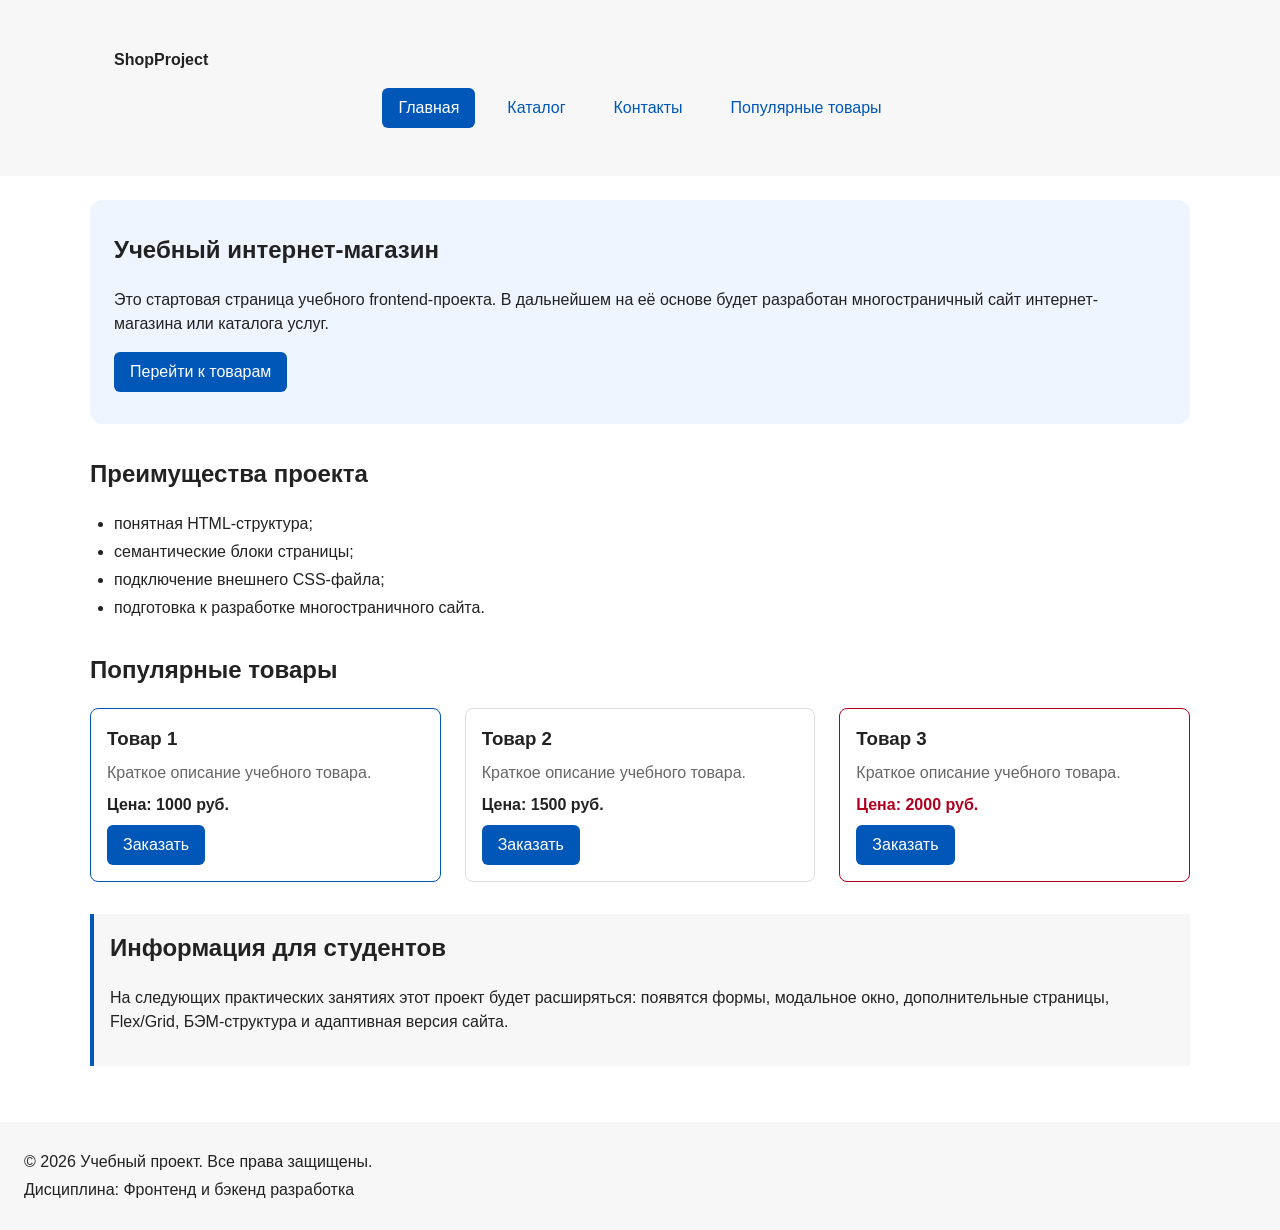
==== index.html @ 0bc11878 "Add files via upload" ====
<!DOCTYPE html>
<html lang="ru">
<head>
    <meta charset="UTF-8">
    <meta name="viewport" content="width=device-width, initial-scale=1.0">
    <meta name="description" content="Учебный интернет-магазин — стартовая страница проекта.">
    <title>Учебный интернет-магазин — главная</title>
    <link rel="stylesheet" href="css/style.css">
    <script src="js/main.js" defer></script>
</head>
<body>

    <!--ШАПКА-->
    <header class="site-header">
        <div class="site-header__inner">
            <a class="site-header__logo" href="index.html">ShopProject</a>

            <nav class="site-nav" aria-label="Основная навигация">
                <ul class="site-nav__list">
                    <li class="site-nav__item">
                        <a class="site-nav__link site-nav__link--active" href="index.html">Главная</a>
                    </li>
                    <li class="site-nav__item">
                        <a class="site-nav__link" href="catalog.html">Каталог</a>
                    </li>
                    <li class="site-nav__item">
                        <a class="site-nav__link" href="contacts.html">Контакты</a>
                    </li>
                    <li class="site-nav__item">
                        <a class="site-nav__link" href="index.html#popular">Популярные товары</a>
                    </li>
                </ul>
            </nav>
        </div>
    </header>

    <!--ОСНОВНОЕ-->
    <main>

        <!--Hero-->
        <section class="hero">
            <h1 class="hero__title">Учебный интернет-магазин</h1>
            <p class="hero__text">
                Это стартовая страница учебного frontend-проекта.
                В дальнейшем на её основе будет разработан многостраничный
                сайт интернет-магазина или каталога услуг.
            </p>
            <a class="button button--primary" href="#popular">Перейти к товарам</a>
        </section>

        <!--Преимущества-->
        <section class="section" id="advantages">
            <h2 class="section__title">Преимущества проекта</h2>
            <ul class="advantages-list">
                <li class="advantages-list__item">понятная HTML-структура;</li>
                <li class="advantages-list__item">семантические блоки страницы;</li>
                <li class="advantages-list__item">подключение внешнего CSS-файла;</li>
                <li class="advantages-list__item">подготовка к разработке многостраничного сайта.</li>
            </ul>
        </section>

        <!--Популярные товары-->
        <section class="section" id="popular">
            <h2 class="section__title">Популярные товары</h2>

            <div class="products-grid">
                <article class="product-card product-card--featured">
                    <h3 class="product-card__title">Товар 1</h3>
                    <p class="product-card__description">Краткое описание учебного товара.</p>
                    <p class="product-card__price">Цена: 1000 руб.</p>
                    <button class="button button--primary product-card__button"
                            type="button"
                            data-product="Товар 1">
                        Заказать
                    </button>
                </article>

                <article class="product-card">
                    <h3 class="product-card__title">Товар 2</h3>
                    <p class="product-card__description">Краткое описание учебного товара.</p>
                    <p class="product-card__price">Цена: 1500 руб.</p>
                    <button class="button button--primary product-card__button"
                            type="button"
                            data-product="Товар 2">
                        Заказать
                    </button>
                </article>

                <article class="product-card product-card--discount">
                    <h3 class="product-card__title">Товар 3</h3>
                    <p class="product-card__description">Краткое описание учебного товара.</p>
                    <p class="product-card__price">Цена: 2000 руб.</p>
                    <button class="button button--primary product-card__button"
                            type="button"
                            data-product="Товар 3">
                        Заказать
                    </button>
                </article>
            </div>
        </section>

        <!--Aside -->
        <aside class="aside-info">
            <h2 class="aside-info__title">Информация для студентов</h2>
            <p class="aside-info__text">
                На следующих практических занятиях этот проект будет расширяться:
                появятся формы, модальное окно, дополнительные страницы,
                Flex/Grid, БЭМ-структура и адаптивная версия сайта.
            </p>
        </aside>

    </main>

    <!--ПОДВАЛ-->
    <footer class="site-footer" id="contacts">
        <p class="site-footer__text">&copy; 2026 Учебный проект. Все права защищены.</p>
        <p class="site-footer__text">Дисциплина: Фронтенд и бэкенд разработка</p>
    </footer>

    <!--МОДАЛЬНОЕ ОКНО-->
    <dialog class="order-dialog" id="order-dialog" aria-labelledby="order-dialog-title">
        <h2 class="order-dialog__title" id="order-dialog-title">Оформление заявки</h2>

        <form class="order-form" id="order-form" action="#" method="post" novalidate>
            <input id="selected-product" name="selected-product" type="hidden">

            <div class="order-form__field">
                <label class="order-form__label" for="order-name">Имя</label>
                <input class="order-form__input"
                       id="order-name"
                       name="name"
                       type="text"
                       placeholder="Введите ваше имя"
                       minlength="2"
                       autocomplete="given-name"
                       required>
            </div>

            <div class="order-form__field">
                <label class="order-form__label" for="order-email">E-mail</label>
                <input class="order-form__input"
                       id="order-email"
                       name="email"
                       type="email"
                       placeholder="example@mail.ru"
                       autocomplete="email"
                       required>
            </div>

            <div class="order-form__field">
                <label class="order-form__label" for="order-phone">Телефон</label>
                <input class="order-form__input"
                       id="order-phone"
                       name="phone"
                       type="tel"
                       inputmode="tel"
                       placeholder="+7 (900) 000-00-00"
                       pattern="\+7 \(\d{3}\) \d{3}-\d{2}-\d{2}"
                       required>
                <small class="order-form__hint">Формат: +7 (900) 000-00-00</small>
            </div>

            <div class="order-form__field">
                <label class="order-form__label" for="order-date">Дата связи</label>
                <input class="order-form__input"
                       id="order-date"
                       name="date"
                       type="date">
            </div>

            <div class="order-form__field">
                <label class="order-form__label" for="order-topic">Тема заявки</label>
                <select class="order-form__select" id="order-topic" name="topic" required>
                    <option value="">Выберите тему</option>
                    <option value="product">Заказ товара</option>
                    <option value="consultation">Консультация</option>
                    <option value="delivery">Доставка</option>
                </select>
            </div>

            <div class="order-form__field">
                <label class="order-form__label" for="order-comment">Комментарий</label>
                <textarea class="order-form__textarea"
                          id="order-comment"
                          name="comment"
                          rows="4"
                          placeholder="Укажите дополнительную информацию"></textarea>
            </div>

            <div class="order-form__field order-form__field--checkbox">
                <label class="order-form__label">
                    <input id="order-agreement" name="agreement" type="checkbox" required>
                    Я согласен на обработку данных
                </label>
            </div>

            <div class="order-form__actions">
                <button class="button button--secondary" type="button" id="close-order-dialog">
                    Закрыть
                </button>
                <button class="button button--primary" type="submit">
                    Отправить заявку
                </button>
            </div>
        </form>
    </dialog>

    <p class="success-message" id="success-message" hidden>
        Форма успешно отправлена!
    </p>

</body>
</html>
---- css/style.css ----
/*1.ПЕРЕМЕННЫЕ ПРОЕКТА*/
:root {
    /* Цвета */
    --color-bg: #ffffff;
    --color-text: #222222;
    --color-muted: #666666;
    --color-primary: #0057b8;
    --color-primary-dark: #003f86;
    --color-border: #dddddd;
    --color-surface: #f7f7f7;
    --color-surface-accent: #eef5ff;
    --color-danger: #b00020;
    --color-success: #168a2f;
    --color-success-bg: #eefaf0;
    --color-white: #ffffff;

    /* Отступы */
    --space-xs: 4px;
    --space-sm: 8px;
    --space-md: 16px;
    --space-lg: 24px;
    --space-xl: 32px;

    /* Скругления */
    --radius-sm: 6px;
    --radius-md: 8px;
    --radius-lg: 12px;

    /* Ширина контейнера */
    --container-width: 1100px;
}

/*2.БАЗОВЫЕ СТИЛИ*/
* {
    box-sizing: border-box;
}

html {
    scroll-behavior: smooth;
}

body {
    margin: 0;
    font-family: Arial, sans-serif;
    line-height: 1.5;
    color: var(--color-text);
    background-color: var(--color-bg);
}

header,
main,
footer {
    padding: var(--space-lg);
}

/* Подсветка цели якорной ссылки */
:target {
    outline: 2px dashed var(--color-primary);
    outline-offset: 4px;
}

/*3. ОБЩИЕ ЭЛЕМЕНТЫ ИНТЕРФЕЙСА*/
a {
    color: var(--color-primary);
}

a:hover {
    color: var(--color-primary-dark);
}

a:focus-visible {
    outline: 2px solid var(--color-primary);
    outline-offset: 3px;
}

/* Кнопки */
.button {
    display: inline-block;
    padding: var(--space-sm) var(--space-md);
    border: none;
    border-radius: var(--radius-sm);
    font: inherit;
    text-decoration: none;
    cursor: pointer;
}

.button--primary {
    color: var(--color-white);
    background-color: var(--color-primary);
}

.button--primary:hover {
    background-color: var(--color-primary-dark);
}

.button--secondary {
    color: var(--color-primary);
    background-color: transparent;
    border: 1px solid var(--color-primary);
}

.button--secondary:hover {
    color: var(--color-white);
    background-color: var(--color-primary);
}

.button:focus-visible {
    outline: 2px solid var(--color-primary);
    outline-offset: 3px;
}

.button:disabled,
.button--disabled {
    opacity: 0.6;
    cursor: not-allowed;
}

/*4.КОМПОНЕНТЫ СТРАНИЦЫ*/

/*Шапка*/
.site-header {
    background-color: var(--color-surface);
}

.site-header__inner {
    max-width: var(--container-width);
    margin: 0 auto;
    padding: var(--space-lg);
}

.site-header__logo {
    font-weight: 700;
    color: var(--color-text);
    text-decoration: none;
}

/*Навигация*/
.site-nav__list {
    display: flex;
    flex-wrap: wrap;
    justify-content: center;
    align-items: center;
    gap: var(--space-md);
    padding: 0;
    margin: var(--space-md) 0 0;
    list-style: none;
}

.site-nav__item {
    margin: 0;
}

.site-nav__link {
    display: inline-block;
    padding: var(--space-sm) var(--space-md);
    color: var(--color-primary);
    text-decoration: none;
    border-radius: var(--radius-sm);
}

.site-nav__link:hover {
    color: var(--color-white);
    background-color: var(--color-primary);
}

.site-nav__link:focus-visible {
    outline: 2px solid var(--color-primary);
    outline-offset: 3px;
}

.site-nav__link--active {
    color: var(--color-white);
    background-color: var(--color-primary);
}

/*Хлебные крошки*/
.breadcrumbs {
    max-width: var(--container-width);
    margin: 0 auto var(--space-md);
    font-size: 14px;
    color: var(--color-muted);
}

.breadcrumbs__link {
    color: var(--color-primary);
}

.breadcrumbs__current::before {
    content: " / ";
    color: var(--color-muted);
}

/*Hero*/
.hero {
    max-width: var(--container-width);
    margin: 0 auto var(--space-xl);
    padding: var(--space-xl) var(--space-lg);
    background-color: var(--color-surface-accent);
    border-radius: var(--radius-lg);
}

.hero__title {
    margin-top: 0;
}

/*Секции*/
.section {
    max-width: var(--container-width);
    margin: 0 auto var(--space-xl);
}

.section__title {
    margin-top: 0;
}

/*Преимущества*/
.advantages-list {
    padding-left: var(--space-lg);
}

.advantages-list__item {
    margin-bottom: var(--space-xs);
}

/*Сетка товаров*/
.products-grid {
    display: grid;
    grid-template-columns: repeat(auto-fit, minmax(240px, 1fr));
    gap: var(--space-lg);
}

/*Карточка товара*/
.product-card {
    display: flex;
    flex-direction: column;
    gap: var(--space-sm);
    padding: var(--space-md);
    border: 1px solid var(--color-border);
    border-radius: var(--radius-md);
    background-color: var(--color-bg);
}

.product-card:hover {
    border-color: var(--color-primary);
}

.product-card--featured {
    border-color: var(--color-primary);
}

.product-card--discount {
    border-color: var(--color-danger);
}

.product-card__title {
    margin: 0;
    color: var(--color-text);
}

.product-card__description {
    margin: 0;
    color: var(--color-muted);
}

.product-card__price {
    margin: 0;
    font-weight: 700;
}

.product-card--discount .product-card__price {
    color: var(--color-danger);
}

.product-card__button {
    margin-top: auto;
    align-self: flex-start;
}

/*Каталог: сетка «фильтры + товары»*/
.catalog-layout {
    max-width: var(--container-width);
    margin: 0 auto var(--space-xl);
    display: grid;
    grid-template-columns: 260px 1fr;
    grid-template-areas: "filters products";
    gap: var(--space-lg);
}

.catalog-filters {
    grid-area: filters;
    padding: var(--space-md);
    border: 1px solid var(--color-border);
    border-radius: var(--radius-md);
    background-color: var(--color-surface);
}

.catalog-filters__title {
    margin-top: 0;
}

.catalog-products {
    grid-area: products;
}

.catalog-products__title {
    margin-top: 0;
}

/*Форма фильтров*/
.filters-form {
    display: grid;
    gap: var(--space-md);
}

.filters-form__group {
    margin: 0;
    padding: var(--space-md);
    border: 1px solid var(--color-border);
    border-radius: var(--radius-sm);
}

.filters-form__legend {
    font-weight: 700;
}

.filters-form__label {
    display: block;
    margin-bottom: var(--space-sm);
}

.filters-form__input {
    width: 100%;
    padding: 8px 10px;
    border: 1px solid var(--color-border);
    border-radius: var(--radius-sm);
    font: inherit;
}

/*Aside*/
.aside-info {
    max-width: var(--container-width);
    margin: 0 auto var(--space-xl);
    padding: var(--space-md);
    border-left: 4px solid var(--color-primary);
    background-color: var(--color-surface);
}

.aside-info__title {
    margin-top: 0;
}

/*Список контактов*/
.contacts-list {
    padding-left: var(--space-lg);
}

.contacts-list__item {
    margin-bottom: var(--space-xs);
}

/*Подвал*/
.site-footer {
    background-color: var(--color-surface);
}

.site-footer__text {
    margin: var(--space-xs) 0;
}

/*5. ФОРМА И МОДАЛЬНОЕ ОКНО*/
.order-dialog {
    width: min(100% - 32px, 560px);
    padding: var(--space-lg);
    border: none;
    border-radius: var(--radius-lg);
}

.order-dialog::backdrop {
    background-color: rgba(0, 0, 0, 0.5);
}

.order-dialog__title {
    margin-top: 0;
}

.order-form__field {
    margin-bottom: var(--space-md);
}

.order-form__label {
    display: block;
    margin-bottom: var(--space-xs);
}

.order-form__input,
.order-form__select,
.order-form__textarea {
    width: 100%;
    padding: 10px 12px;
    border: 1px solid var(--color-border);
    border-radius: var(--radius-sm);
    font: inherit;
}

.order-form__input:hover,
.order-form__select:hover,
.order-form__textarea:hover {
    border-color: var(--color-primary);
}

.order-form__input:focus-visible,
.order-form__select:focus-visible,
.order-form__textarea:focus-visible,
.order-form__actions button:focus-visible {
    outline: 2px solid var(--color-primary);
    outline-offset: 3px;
}

.order-form__input[type="checkbox"] {
    width: auto;
}

.order-form__hint {
    display: block;
    margin-top: var(--space-xs);
    color: var(--color-muted);
}

.order-form__actions {
    display: flex;
    gap: var(--space-md);
    margin-top: var(--space-lg);
}

/*Ошибочные поля*/
[aria-invalid="true"] {
    border-color: var(--color-danger);
}

/*Сообщение об успехе*/
.success-message {
    max-width: var(--container-width);
    margin: var(--space-lg) auto;
    padding: var(--space-md);
    border-left: 4px solid var(--color-success);
    background-color: var(--color-success-bg);
}
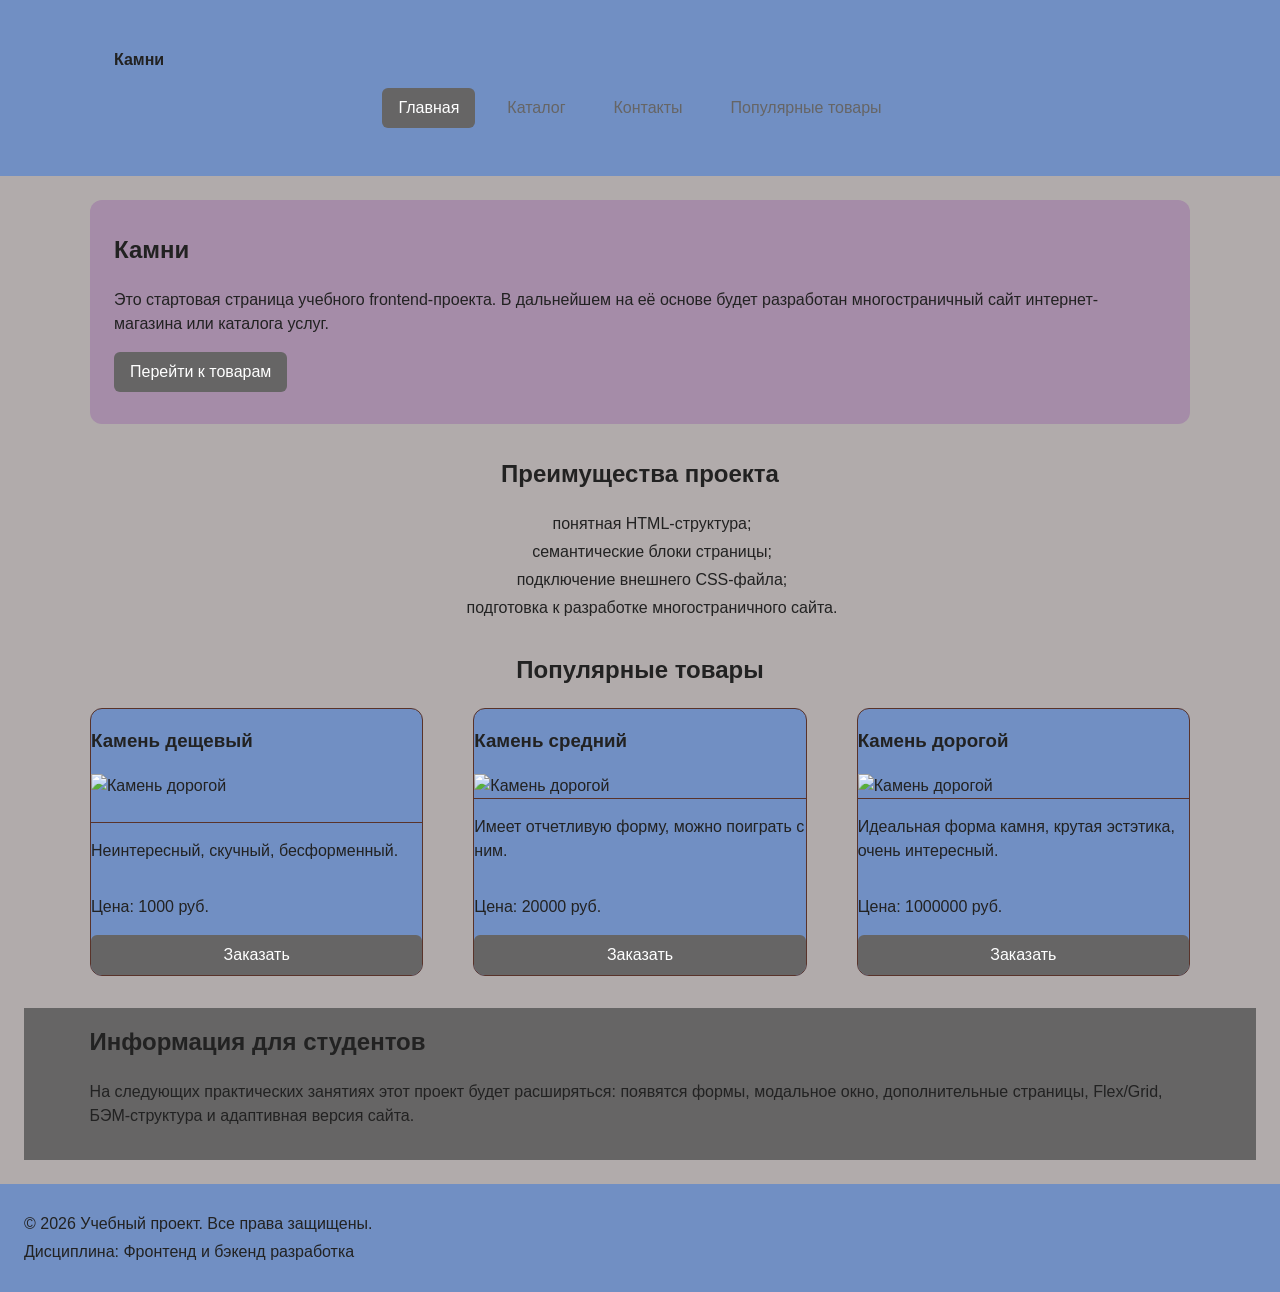
==== commit 25ce9201: "Update index.html" ====
--- a/index.html
+++ b/index.html
@@ -13,7 +13,7 @@
     <!--ШАПКА-->
     <header class="site-header">
         <div class="site-header__inner">
-            <a class="site-header__logo" href="index.html">ShopProject</a>
+            <a class="site-header__logo" href="index.html">Камни</a>
 
             <nav class="site-nav" aria-label="Основная навигация">
                 <ul class="site-nav__list">
@@ -36,10 +36,9 @@
 
     <!--ОСНОВНОЕ-->
     <main>
-
         <!--Hero-->
         <section class="hero">
-            <h1 class="hero__title">Учебный интернет-магазин</h1>
+            <h1 class="hero__title">Камни</h1>
             <p class="hero__text">
                 Это стартовая страница учебного frontend-проекта.
                 В дальнейшем на её основе будет разработан многостраничный
@@ -65,8 +64,9 @@
 
             <div class="products-grid">
                 <article class="product-card product-card--featured">
-                    <h3 class="product-card__title">Товар 1</h3>
-                    <p class="product-card__description">Краткое описание учебного товара.</p>
+                    <h3 class="product-card__title">Камень дещевый</h3>
+                    <img src="https://avatars.mds.yandex.net/i?id=58567837ef26dea9fe3838b6d7ebc640ea1b782c-5487031-images-thumbs&n=13" alt="Камень дорогой" class="product-card__image">
+                    <p class="product-card__description">Неинтересный, скучный, бесформенный.</p>
                     <p class="product-card__price">Цена: 1000 руб.</p>
                     <button class="button button--primary product-card__button"
                             type="button"
@@ -76,9 +76,10 @@
                 </article>
 
                 <article class="product-card">
-                    <h3 class="product-card__title">Товар 2</h3>
-                    <p class="product-card__description">Краткое описание учебного товара.</p>
-                    <p class="product-card__price">Цена: 1500 руб.</p>
+                    <h3 class="product-card__title">Камень средний</h3>
+                    <img src="https://i.pinimg.com/originals/68/7c/38/687c38bbaa4721fd4ca36ad91a3ef34c.jpg?nii=t" alt="Камень дорогой" class="product-card__image">
+                    <p class="product-card__description">Имеет отчетливую форму, можно поиграть с ним.</p>
+                    <p class="product-card__price">Цена: 20000 руб.</p>
                     <button class="button button--primary product-card__button"
                             type="button"
                             data-product="Товар 2">
@@ -87,9 +88,10 @@
                 </article>
 
                 <article class="product-card product-card--discount">
-                    <h3 class="product-card__title">Товар 3</h3>
-                    <p class="product-card__description">Краткое описание учебного товара.</p>
-                    <p class="product-card__price">Цена: 2000 руб.</p>
+                    <h3 class="product-card__title">Камень дорогой</h3>
+                    <img src="https://cs6.livemaster.ru/storage/e7/f3/16010c7eff672c072117bc1491xf.jpg" alt="Камень дорогой" class="product-card__image">
+                    <p class="product-card__description">Идеальная форма камня, крутая эстэтика, очень интересный.</p>
+                    <p class="product-card__price">Цена: 1000000 руб.</p>
                     <button class="button button--primary product-card__button"
                             type="button"
                             data-product="Товар 3">
@@ -210,4 +212,4 @@
     </p>
 
 </body>
-</html>+</html>
--- a/css/style.css
+++ b/css/style.css
@@ -1,17 +1,17 @@
 /*1.ПЕРЕМЕННЫЕ ПРОЕКТА*/
 :root {
     /* Цвета */
-    --color-bg: #ffffff;
+    --color-bg: #b1abab;
     --color-text: #222222;
     --color-muted: #666666;
-    --color-primary: #0057b8;
-    --color-primary-dark: #003f86;
-    --color-border: #dddddd;
-    --color-surface: #f7f7f7;
-    --color-surface-accent: #eef5ff;
+    --color-primary: #666565;
+    --color-primary-dark: #9e0084;
+    --color-border: #59332A;
+    --color-surface: #718fc3;
+    --color-surface-accent: #a58ca8;
     --color-danger: #b00020;
     --color-success: #168a2f;
-    --color-success-bg: #eefaf0;
+    --color-success-bg: #00d5ff;
     --color-white: #ffffff;
 
     /* Отступы */
@@ -82,15 +82,20 @@
     font: inherit;
     text-decoration: none;
     cursor: pointer;
+    transition: background-color 0.3s ease, color 0.3s ease;
 }
 
 .button--primary {
     color: var(--color-white);
     background-color: var(--color-primary);
+    margin-top: auto;
 }
 
 .button--primary:hover {
     background-color: var(--color-primary-dark);
+    color: var(--color-white);
+    transform: translateY(-4px); 
+    box-shadow: 0 4px 8px rgba(0, 0, 0, 0.2); 
 }
 
 .button--secondary {
@@ -107,6 +112,9 @@
 .button:focus-visible {
     outline: 2px solid var(--color-primary);
     outline-offset: 3px;
+}
+.button:active {
+    transform: scale(0.80); 
 }
 
 .button:disabled,
@@ -211,11 +219,14 @@
 
 .section__title {
     margin-top: 0;
+    text-align: center;
 }
 
 /*Преимущества*/
 .advantages-list {
     padding-left: var(--space-lg);
+    list-style: none;
+    text-align: center;
 }
 
 .advantages-list__item {
@@ -225,55 +236,41 @@
 /*Сетка товаров*/
 .products-grid {
     display: grid;
-    grid-template-columns: repeat(auto-fit, minmax(240px, 1fr));
-    gap: var(--space-lg);
+    grid-template-columns: repeat(3, 1fr); 
+    gap: 50px; 
+    max-width: 1100px; 
+    margin: 0 auto var(--space-xl); 
 }
 
 /*Карточка товара*/
 .product-card {
     display: flex;
     flex-direction: column;
-    gap: var(--space-sm);
+    padding: 0; 
+    border: 1px solid var(--color-border);
+    border-radius: var(--radius-lg); 
+    background-color: var(--color-surface); 
+    overflow: hidden; 
+    transition: transform 0.3s ease, box-shadow 0.3s ease;
+}
+
+/* Внутренний контейнер для текста */
+.product-card__content {
     padding: var(--space-md);
-    border: 1px solid var(--color-border);
-    border-radius: var(--radius-md);
-    background-color: var(--color-bg);
-}
-
+    display: flex;
+    flex-direction: column;
+    flex-grow: 1; 
+}
 .product-card:hover {
     border-color: var(--color-primary);
-}
-
-.product-card--featured {
-    border-color: var(--color-primary);
-}
-
-.product-card--discount {
-    border-color: var(--color-danger);
-}
-
-.product-card__title {
-    margin: 0;
-    color: var(--color-text);
-}
-
-.product-card__description {
-    margin: 0;
-    color: var(--color-muted);
-}
-
-.product-card__price {
-    margin: 0;
-    font-weight: 700;
-}
-
-.product-card--discount .product-card__price {
-    color: var(--color-danger);
-}
-
-.product-card__button {
-    margin-top: auto;
-    align-self: flex-start;
+    transform: translateY(-8px);
+    box-shadow: 10px 10px 20px rgba(15, 0, 61, 0.15);
+}
+.product-card__image {
+    width: 100%;
+    height: 60%;
+    object-fit: cover; 
+    border-bottom: 1px solid var(--color-border);
 }
 
 /*Каталог: сетка «фильтры + товары»*/
@@ -338,11 +335,13 @@
 
 /*Aside*/
 .aside-info {
-    max-width: var(--container-width);
-    margin: 0 auto var(--space-xl);
-    padding: var(--space-md);
+    width: 100%;
+    max-width: 100%;
+    padding: var(--space-md) 5%;
+    background-color: var(--color-primary);
     border-left: 4px solid var(--color-primary);
-    background-color: var(--color-surface);
+    margin: 0;
+    box-sizing: border-box;
 }
 
 .aside-info__title {
@@ -444,4 +443,4 @@
     padding: var(--space-md);
     border-left: 4px solid var(--color-success);
     background-color: var(--color-success-bg);
-}+}
